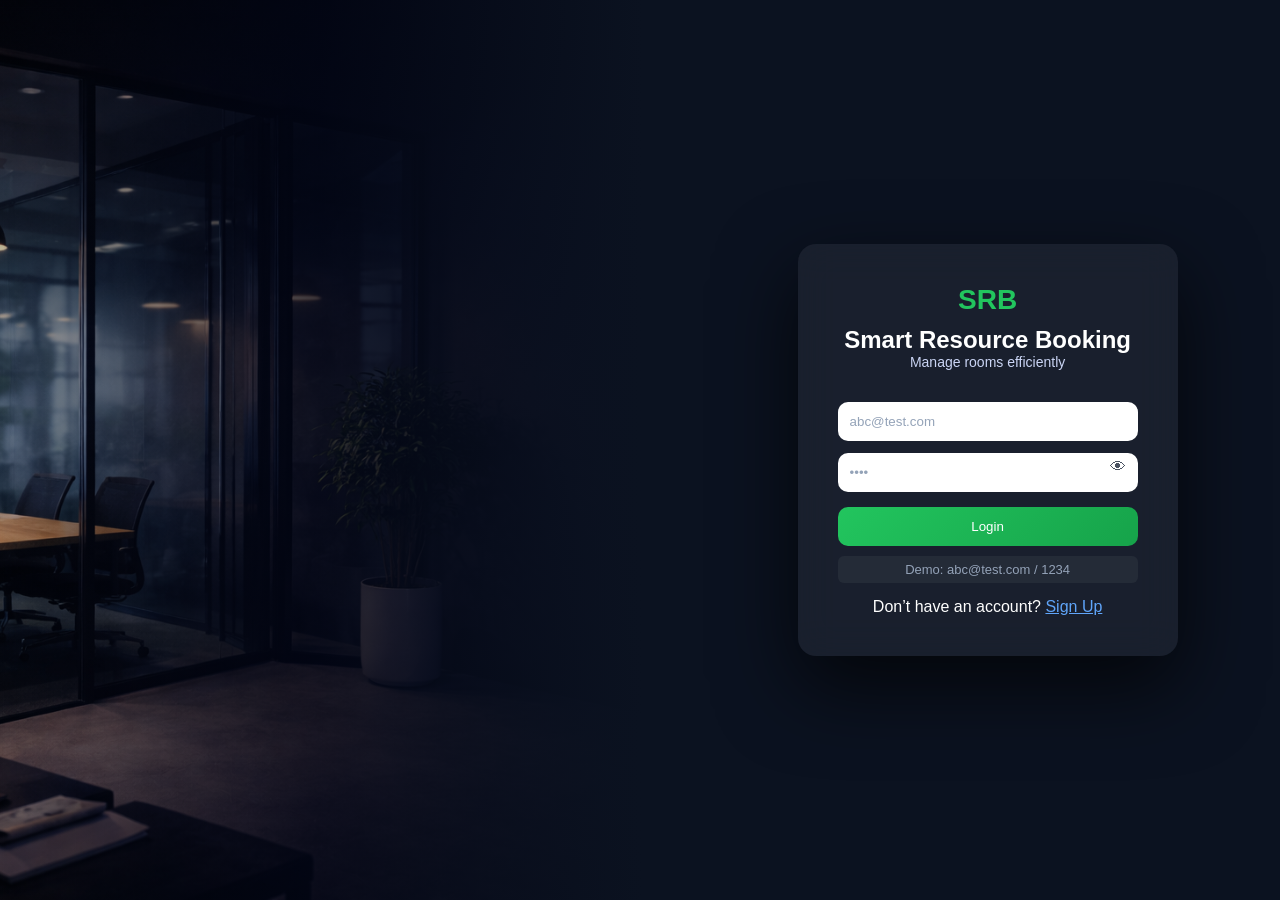
==== index.html @ 238310ba "Initial project setup" ====
<!DOCTYPE html>
<html lang="en">
<head>
  <meta charset="UTF-8">
  <title>SRB Login</title>
  <link rel="stylesheet" href="css/style.css">
</head>

<body>

<div class="login-page">
  <div class="login-container">

    <div class="login-image"></div>

    <div class="login-form">
      <div class="glass">

        <h2 class="logo">SRB</h2>
        <h2>Smart Resource Booking</h2>
        <p class="subtitle">Manage rooms efficiently</p>

        <!-- ✅ FIXED -->
        <input type="email" id="email" placeholder="abc@test.com">

        <div class="password-wrapper">
          <input type="password" id="password" placeholder="••••">
          <span id="togglePassword">👁</span>
        </div>

        <button id="loginBtn">Login</button>

        <p class="demo">Demo: abc@test.com / 1234</p>

        <p class="link-text">
          Don’t have an account?
          <!-- ✅ FIXED -->
          <a href="signup.html">Sign Up</a>
        </p>

      </div>
    </div>

  </div>
</div>

<!-- ✅ VERY IMPORTANT: script at bottom -->
<script src="js/auth.js"></script>

</body>
</html>
---- css/style.css ----
/* ================= RESET ================= */
* {
  margin: 0;
  padding: 0;
  box-sizing: border-box;
  font-family: 'Segoe UI', sans-serif;
}

html, body {
  width: 100%;
  height: 100%;
}

/* ================= COMMON ================= */
.login-page,
.dashboard-page {
  background: #0b1220;
  color: white;
}

/* ================= LOGIN / SIGNUP ================= */
.login-container {
  display: flex;
  height: 100vh;
}

/* LEFT IMAGE */
.login-image {
  flex: 1.2;
  background: url('../assets/login.jpg') no-repeat center/cover;
  position: relative;
}

.login-image::after {
  content: "";
  position: absolute;
  inset: 0;
  background: linear-gradient(
    to right,
    rgba(2,6,23,0.2),
    rgba(2,6,23,0.75),
    #0b1220
  );
}

/* RIGHT SIDE */
.login-form {
  flex: 1;
  display: flex;
  justify-content: flex-end;
  align-items: center;
  padding-right: 8%;
}

/* GLASS */
.glass {
  background: rgba(255,255,255,0.06);
  backdrop-filter: blur(18px);
  padding: 40px;
  border-radius: 18px;
  width: 380px;
  box-shadow: 0 30px 80px rgba(0,0,0,0.7);
}

/* TEXT */
.logo {
  text-align: center;
  color: #22c55e;
  font-size: 28px;
  margin-bottom: 10px;
}

h2 {
  text-align: center;
}

.subtitle {
  text-align: center;
  font-size: 14px;
  color: #cbd5f5;
  margin-bottom: 20px;
}

/* INPUT */
input {
  width: 100%;
  padding: 12px;
  margin-top: 12px;
  border-radius: 10px;
  border: none;
}

/* PASSWORD */
.password-wrapper {
  position: relative;
}

.password-wrapper span {
  position: absolute;
  right: 10px;
  top: 55%;
  cursor: pointer;
}

/* 👁 Fix visibility */
.password-wrapper span {
  position: absolute;
  right: 12px;
  top: 50%;
  transform: translateY(-50%);
  font-size: 16px;
  color: #1e293b;
  opacity: 0.8;
  cursor: pointer;
}

.password-wrapper span:hover {
  opacity: 1;
}

/* Demo text improvement */
.demo {
  text-align: center;
  font-size: 13px;
  color: #94a3b8;
  margin-top: 10px;
  padding: 6px;
  border-radius: 6px;
  background: rgba(255,255,255,0.05);
}

/* BUTTON (DEFAULT FULL WIDTH ONLY FOR FORMS) */
.login-page button {
  width: 100%;
  margin-top: 15px;
  padding: 12px;
  border-radius: 10px;
  border: none;
  background: linear-gradient(135deg,#22c55e,#16a34a);
  color: white;
}

/* LINKS */
.link-text {
  margin-top: 15px;
  text-align: center;
}

a {
  color: #60a5fa;
}

/* ================= DASHBOARD ================= */

.app {
  display: flex;
  height: 100vh;
}

/* SIDEBAR */
.sidebar {
  width: 220px;
  background: #020617;
  padding: 20px;
}

.sidebar h2 {
  color: #22c55e;
}

.sidebar ul {
  list-style: none;
  margin-top: 20px;
}

.sidebar li {
  padding: 10px;
  margin-bottom: 10px;
  border-radius: 8px;
  cursor: pointer;
  color: #cbd5f5;
}

.sidebar li:hover {
  background: #1e293b;
}

.sidebar .active {
  background: #22c55e;
  color: white;
}

/* MAIN */
.main {
  flex: 1;
  padding: 20px;
  overflow-y: auto;
}

/* TOPBAR */
.topbar {
  display: flex;
  justify-content: space-between;
  align-items: center;
  margin-bottom: 20px;
}

.logout-btn {
  width: auto;
  padding: 8px 16px;
  background: #ef4444;
  border-radius: 6px;
  border: none;
  color: white;
  cursor: pointer;
}

/* GRID */
.grid {
  display: grid;
  grid-template-columns: repeat(2, 1fr);
  gap: 20px;
  margin-bottom: 20px;
}

/* CARDS */
.card {
  background: rgba(255,255,255,0.05);
  padding: 20px;
  border-radius: 12px;
  display: flex;
  flex-direction: column;
  min-height: 250px;
}

/* FIX SCROLL FOR BOOKINGS */
#user-list {
  max-height: 250px;
  overflow-y: auto;
}

/* BUTTON INSIDE CARD */
.card button {
  margin-top: 10px;
  padding: 10px;
  border-radius: 6px;
  border: none;
  background: #22c55e;
  color: white;
}

/* LIST */
ul {
  list-style: none;
  margin-top: 10px;
}

li {
  background: rgba(255,255,255,0.08);
  padding: 10px;
  border-radius: 8px;
  margin-bottom: 10px;

  display: flex;
  justify-content: space-between;
  align-items: center;
}

/* INFO */
.booking-info {
  font-size: 12px;
  color: #94a3b8;
}

/* DELETE */
.delete-btn {
  background: #ef4444;
  padding: 5px 10px;
  border-radius: 6px;
  border: none;
  color: white;
}

/* 🔥 INPUT PLACEHOLDER */
input::placeholder {
  color: #94a3b8;
}

/* 🔥 CARD HOVER */
.card {
  transition: 0.2s;
}

.card:hover {
  transform: translateY(-3px);
}

/* 🔥 BUTTON SMOOTHNESS */
button {
  transition: 0.2s;
}
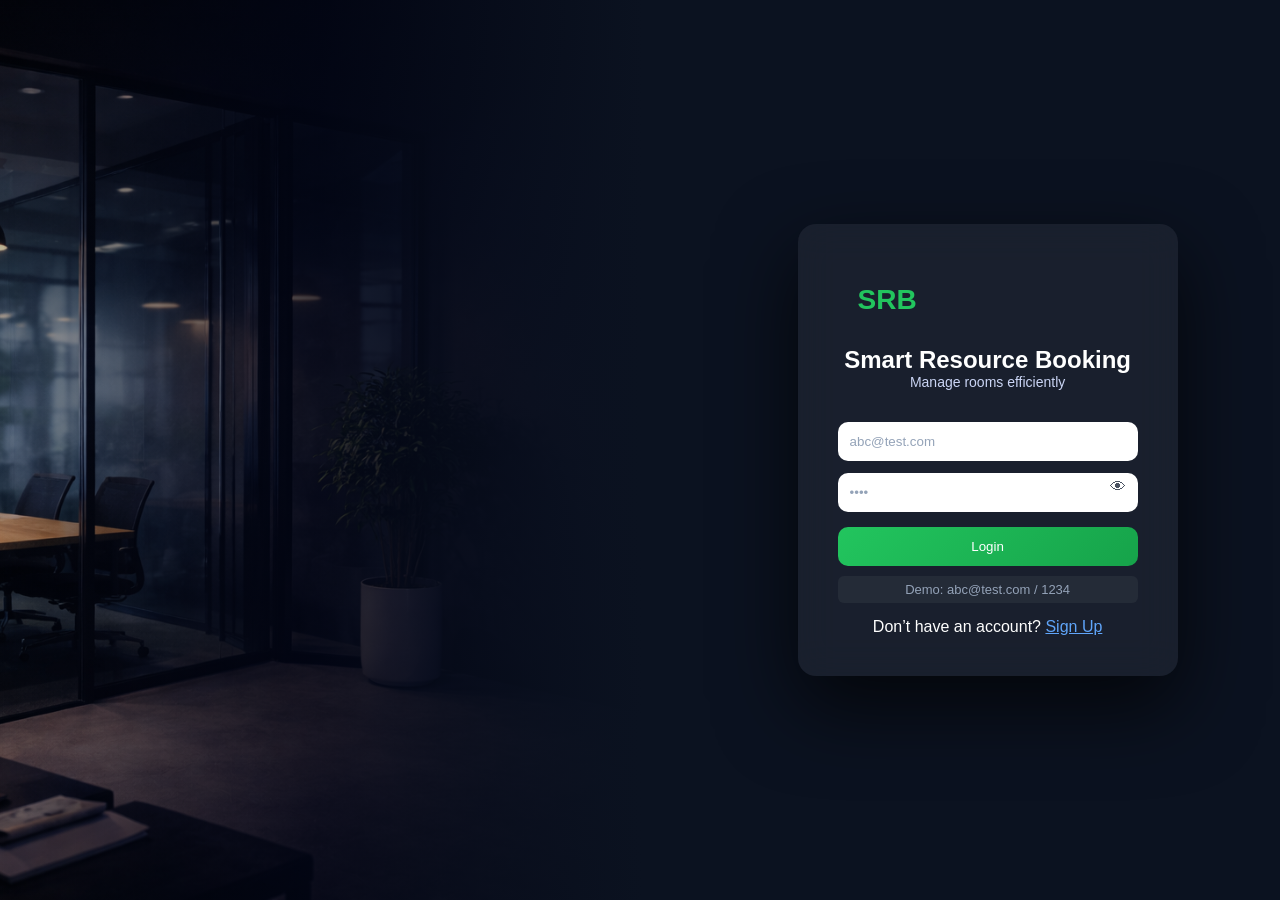
==== commit f4d3e959: "Added settings page, improved UI, fixed booking storage and chart issues" ====
--- a/index.html
+++ b/index.html
@@ -4,6 +4,7 @@
   <meta charset="UTF-8">
   <title>SRB Login</title>
   <link rel="stylesheet" href="css/style.css">
+  <link rel="icon" href="assets/logo.png">
 </head>
 
 <body>
--- a/css/style.css
+++ b/css/style.css
@@ -298,4 +298,126 @@
 /* 🔥 BUTTON SMOOTHNESS */
 button {
   transition: 0.2s;
+}
+.logo {
+  display: flex;
+  align-items: center;
+  gap: 10px;
+  padding: 20px;
+}
+
+.logo img {
+  width: 45px;
+  height: 45px;
+  border-radius: 10px;
+}
+
+.logo h2 {
+  color: white;
+  font-size: 20px;
+  font-weight: bold;
+}
+
+.settings-container {
+  padding: 20px;
+}
+
+.setting-box {
+  background: #1e293b;
+  padding: 15px;
+  margin-bottom: 15px;
+  border-radius: 10px;
+  color: white;
+}
+
+.setting-box h3 {
+  margin-bottom: 10px;
+}
+
+.setting-box input {
+  padding: 8px;
+  margin-right: 10px;
+  border-radius: 5px;
+  border: none;
+}
+
+.setting-box button {
+  padding: 8px 12px;
+  border: none;
+  border-radius: 5px;
+  cursor: pointer;
+}
+
+.setting-box.danger button {
+  background: red;
+  color: white;
+}
+
+.form-group {
+  display: flex;
+  gap: 12px;
+  margin-top: 10px;
+}
+
+.form-group input {
+  flex: 1;
+  padding: 12px;
+  border-radius: 8px;
+  border: none;
+  background: #0f172a;
+  color: white;
+  outline: none;
+}
+
+.form-group input::placeholder {
+  color: #94a3b8;
+}
+
+.primary-btn {
+  background: #22c55e;
+  color: white;
+  border: none;
+  padding: 12px 16px;
+  border-radius: 8px;
+  cursor: pointer;
+  transition: 0.2s;
+}
+
+.primary-btn:hover {
+  background: #16a34a;
+}
+
+/* SUCCESS MESSAGE */
+.success-msg {
+  color: #22c55e;
+  margin-top: 10px;
+  display: none;
+  font-size: 14px;
+}
+
+/* DANGER TEXT */
+.danger-text {
+  color: #94a3b8;
+  font-size: 13px;
+  margin-bottom: 10px;
+}
+
+/* FIX SETTINGS HEADING ALIGNMENT */
+.settings-container h2 {
+  text-align: left;
+  margin-bottom: 20px;
+}
+
+/* IMPROVE CARD SPACING */
+.setting-box {
+  margin-bottom: 20px;
+}
+
+/* SUBTLE HOVER */
+.setting-box {
+  transition: 0.2s;
+}
+
+.setting-box:hover {
+  transform: translateY(-2px);
 }
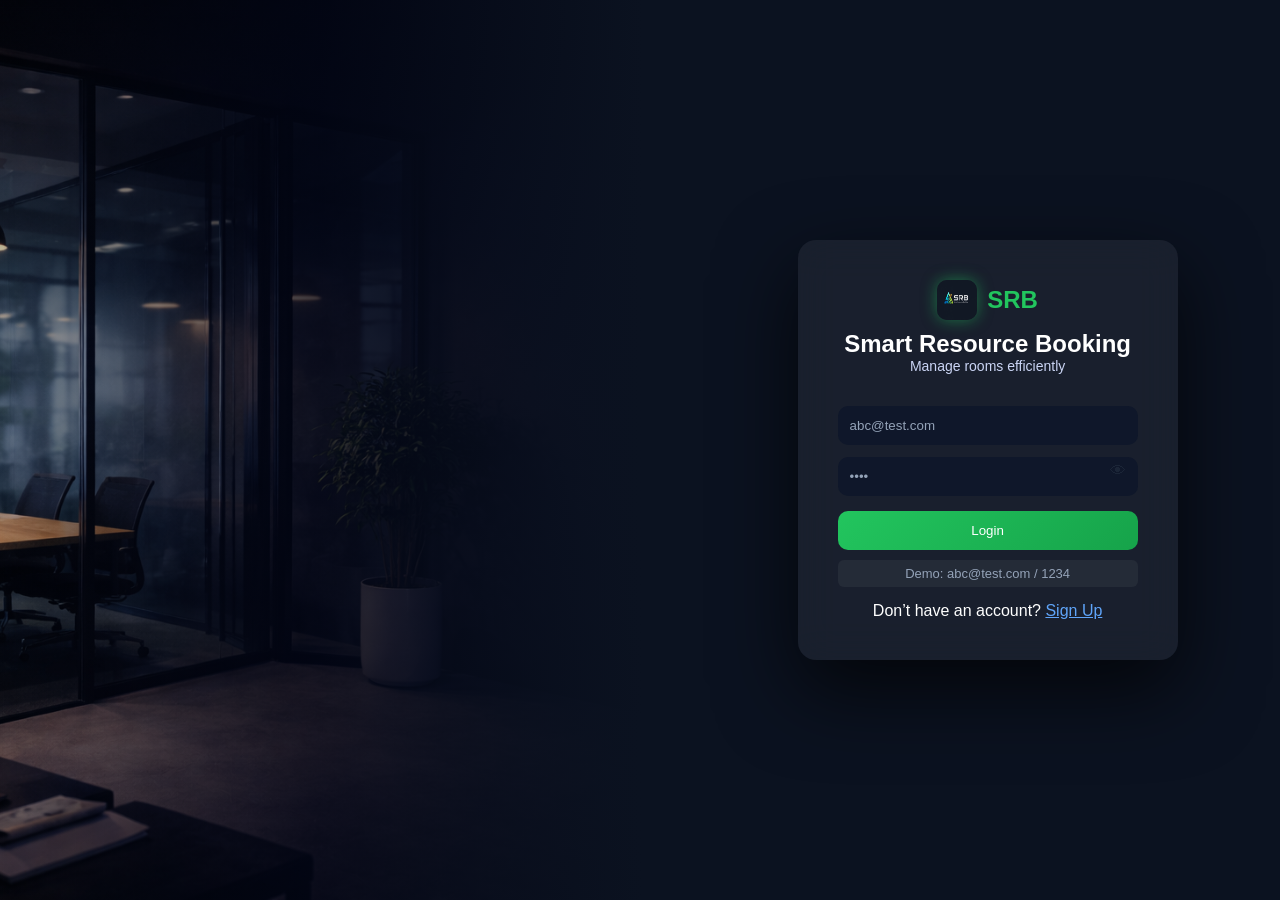
==== commit 66a65d76: "Fixed layout issue, improved topbar alignment, added settings enhancements" ====
--- a/index.html
+++ b/index.html
@@ -17,9 +17,13 @@
     <div class="login-form">
       <div class="glass">
 
-        <h2 class="logo">SRB</h2>
-        <h2>Smart Resource Booking</h2>
-        <p class="subtitle">Manage rooms efficiently</p>
+        <div class="login-logo">
+  <img src="assets/logo.png" alt="SRB Logo">
+  <h2>SRB</h2>
+</div>
+
+<h2>Smart Resource Booking</h2>
+<p class="subtitle">Manage rooms efficiently</p>
 
         <!-- ✅ FIXED -->
         <input type="email" id="email" placeholder="abc@test.com">
--- a/css/style.css
+++ b/css/style.css
@@ -63,11 +63,11 @@
 }
 
 /* TEXT */
-.logo {
+/* LOGIN TITLE (OLD SRB TEXT) */
+.login-title {
   text-align: center;
   color: #22c55e;
   font-size: 28px;
-  margin-bottom: 10px;
 }
 
 h2 {
@@ -420,4 +420,117 @@
 
 .setting-box:hover {
   transform: translateY(-2px);
+}
+
+.strength-text {
+  font-size: 13px;
+  margin-top: 5px;
+}
+
+.strength-weak { color: #ef4444; }
+.strength-medium { color: #f59e0b; }
+.strength-strong { color: #22c55e; }
+
+.topbar h2 {
+  font-size: 22px;
+}
+
+.topbar p {
+  margin-top: 3px;
+}
+
+.card h3 {
+  margin-bottom: 10px;
+  font-weight: 500;
+}
+
+button:hover {
+  opacity: 0.9;
+}
+
+input {
+  background: #0f172a;
+  color: white;
+}
+
+/* LOGIN LOGO */
+.login-logo {
+  display: flex;
+  align-items: center;
+  justify-content: center;
+  gap: 10px;
+  margin-bottom: 10px;
+}
+
+.login-logo img {
+  width: 40px;
+  height: 40px;
+  border-radius: 10px;
+}
+
+.login-logo h2 {
+  color: #22c55e;
+  font-size: 24px;
+}
+
+.login-logo img {
+  box-shadow: 0 0 15px rgba(34,197,94,0.5);
+}
+
+canvas {
+  margin-top: 10px;
+}
+
+.topbar {
+  display: flex;
+  justify-content: space-between;
+  align-items: center;
+}
+
+/* LEFT SIDE */
+.topbar-left h2 {
+  font-size: 22px;
+}
+
+/* RIGHT SIDE */
+.topbar-right {
+  display: flex;
+  align-items: center;
+  gap: 15px;
+}
+
+.welcome-text {
+  font-size: 15px;
+  color: #e2e8f0;
+  font-weight: 500;
+}
+
+.topbar-right {
+  display: flex;
+  align-items: center;
+  gap: 20px; /* increased spacing */
+}
+
+.welcome-text {
+  background: rgba(255,255,255,0.05);
+  padding: 6px 10px;
+  border-radius: 6px;
+}
+
+.card p {
+  font-size: 22px;
+  font-weight: bold;
+  margin-top: 10px;
+}
+
+.topbar {
+  border-bottom: 1px solid rgba(255,255,255,0.05);
+  padding-bottom: 10px;
+}
+
+.grid-3 {
+  display: grid;
+  grid-template-columns: repeat(3, 1fr);
+  gap: 20px;
+  margin-bottom: 20px;
 }
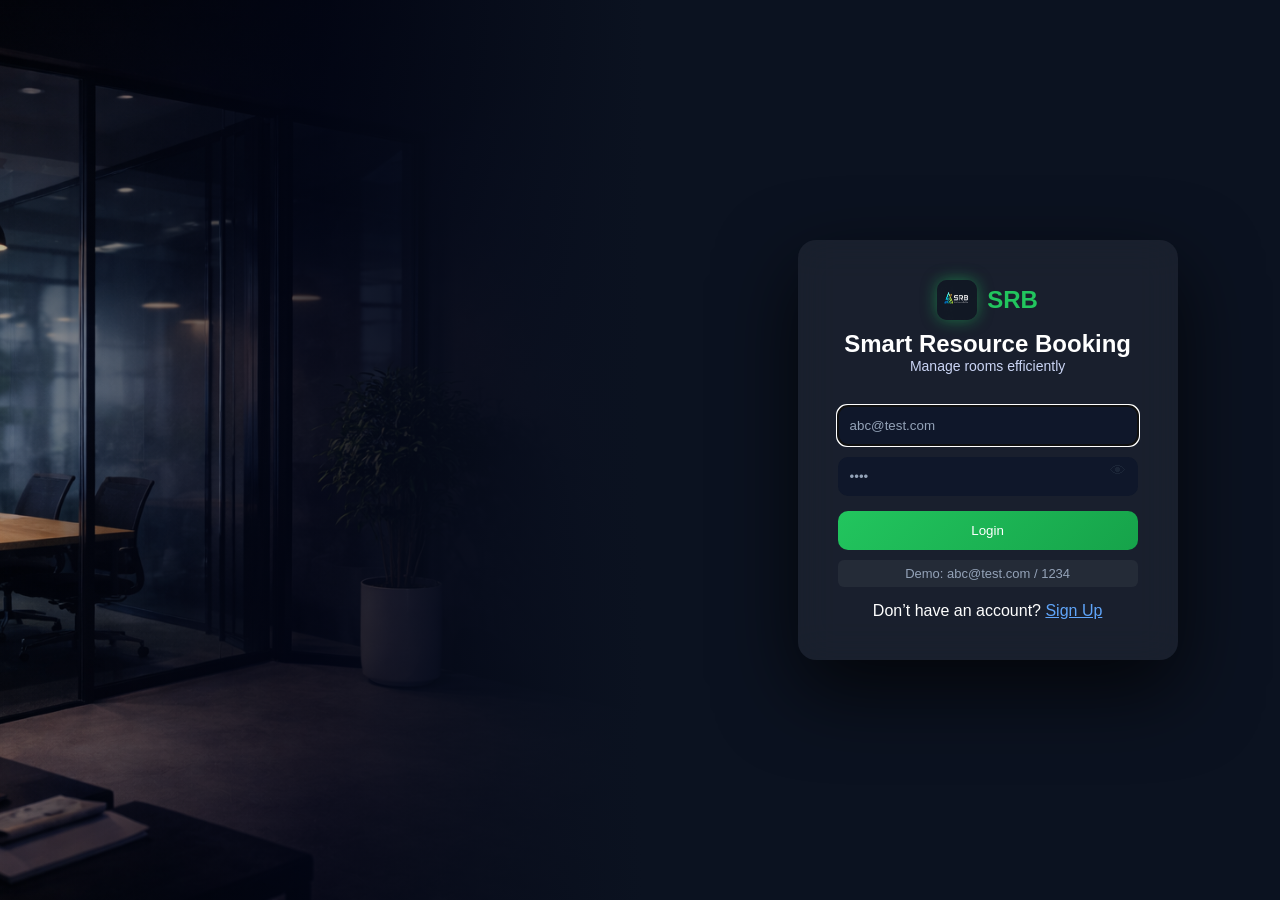
==== commit bc863523: "Add authentication, dashboard UI, and initial booking functionality" ====
--- a/index.html
+++ b/index.html
@@ -26,7 +26,7 @@
 <p class="subtitle">Manage rooms efficiently</p>
 
         <!-- ✅ FIXED -->
-        <input type="email" id="email" placeholder="abc@test.com">
+        <input type="email" id="email" placeholder="abc@test.com" autofocus>
 
         <div class="password-wrapper">
           <input type="password" id="password" placeholder="••••">
--- a/css/style.css
+++ b/css/style.css
@@ -88,6 +88,8 @@
   margin-top: 12px;
   border-radius: 10px;
   border: none;
+  background: #0f172a;
+  color: white;
 }
 
 /* PASSWORD */
@@ -361,12 +363,6 @@
 
 .form-group input {
   flex: 1;
-  padding: 12px;
-  border-radius: 8px;
-  border: none;
-  background: #0f172a;
-  color: white;
-  outline: none;
 }
 
 .form-group input::placeholder {
@@ -448,10 +444,6 @@
   opacity: 0.9;
 }
 
-input {
-  background: #0f172a;
-  color: white;
-}
 
 /* LOGIN LOGO */
 .login-logo {
@@ -479,12 +471,6 @@
 
 canvas {
   margin-top: 10px;
-}
-
-.topbar {
-  display: flex;
-  justify-content: space-between;
-  align-items: center;
 }
 
 /* LEFT SIDE */
@@ -533,4 +519,20 @@
   grid-template-columns: repeat(3, 1fr);
   gap: 20px;
   margin-bottom: 20px;
+}
+
+@media (max-width: 768px) {
+  .app {
+    flex-direction: column;
+  }
+
+  .sidebar {
+    width: 100%;
+    display: flex;
+    justify-content: space-around;
+  }
+
+  .grid, .grid-3 {
+    grid-template-columns: 1fr;
+  }
 }
